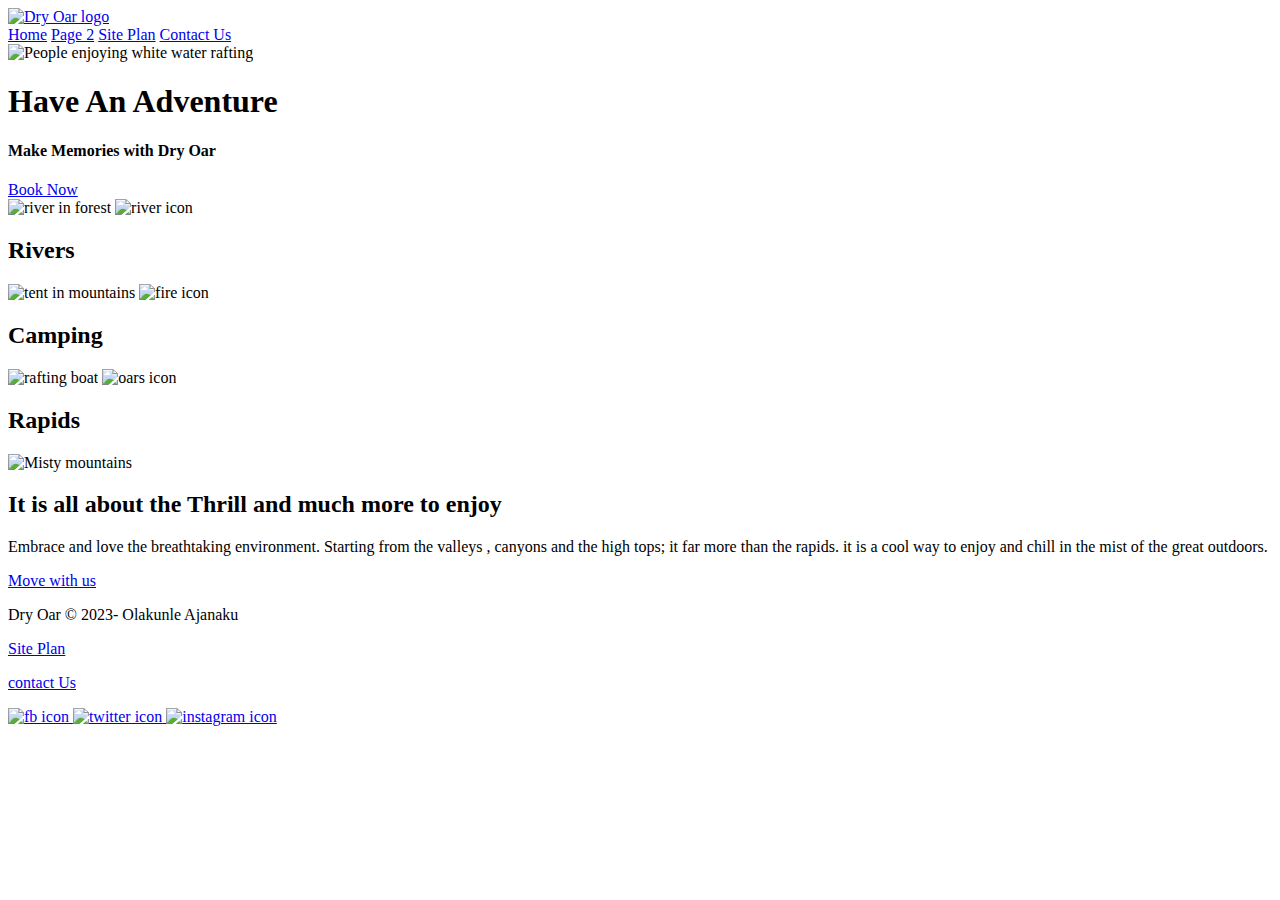
==== wwr/index.html @ 9153a4e3 "Added our home page" ====
<!DOCTYPE html>
<html lang="en">
<head>
    <meta charset="UTF-8">
    <meta http-equiv="X-UA-Compatible" content="IE=edge">
    <meta name="viewport" content="width=device-width, initial-scale=1.0">
    <title>Whitewater Rafting Vacations</title>
</head>
<body>
    <header>
        <a id="logo_link" href="index.html">
            <img class="logo" src="images/logo.png" alt="Dry Oar logo">
        </a>
        <nav>
            <a href="index.html">Home</a>
            <a href="#">Page 2</a>
            <a href="site-plan-rafting.html">Site Plan</a>
            <a href="contactus.html">Contact Us</a>
        </nav>
    </header>
    <div id="hero">
        <div id="hero-box">
            <img id="hero-img" src="images/hero.png" alt="People enjoying white water rafting">
        </div>
        <section id="hero-msg">
            <h1 class="home-title">Have An Adventure</h1>
            <h4>Make Memories with Dry Oar</h4>
            <div class="botton-box">
                <a class="book" href="contactus.html">Book Now</a>
            </div>
        </section>
    </div>
    <main class="home-grid">
        <section class="rivers-card">
            <img class="card-img" src="images/rivers.jpg" alt="river in forest">
            <img class="icon" src="images/river_icon.png" alt="river icon">
            <h2>Rivers</h2>
        </section>
        <section class="Camping-card">
            <img class="card-img" src="images/camping.jpg" alt="tent in mountains">
            <img class="icon" src="images/fire_icon.png" alt="fire icon">
            <h2>Camping</h2>
        </section>
        <section class="rapids-card">
            <img class="card-img" src="images/rapids.jpg" alt="rafting boat">
            <img class="icon" src="images/oars.png" alt="oars icon">
            <h2>Rapids</h2>
        </section>
        <img class="mountains" src="images/mountains.jpg" alt="Misty mountains">
        <section class="msg">
            <h2>It is all about the Thrill and much more to enjoy</h2>
            <p>Embrace and love the breathtaking environment. Starting from the valleys , canyons and the high tops; it far more than the rapids. it is a cool way to enjoy and chill in the mist of the great outdoors.</p>
            <a class="join" href="rivers.html">Move with us</a>
        </section>
    </main>
    <footer>
        <p> Dry Oar &copy; 2023- Olakunle Ajanaku</p>
        <p><a href="site-plan-rafting.html">Site Plan</a></p>
        <p><a href="contactus.html">contact Us</a></p>
        <div class="social">
            <a href="https://facebook.com">
                <img src="images/facebook.png" alt="fb icon">
            </a>
            <a href="http://twitter.com">
                <img src="images/twitter.png" alt="twitter icon">
            </a>
            <a href="https://instagram.com">
                <img src="images/instagram.png" alt="instagram icon">
            </a>
        </div>
    </footer>
</body>
</html>
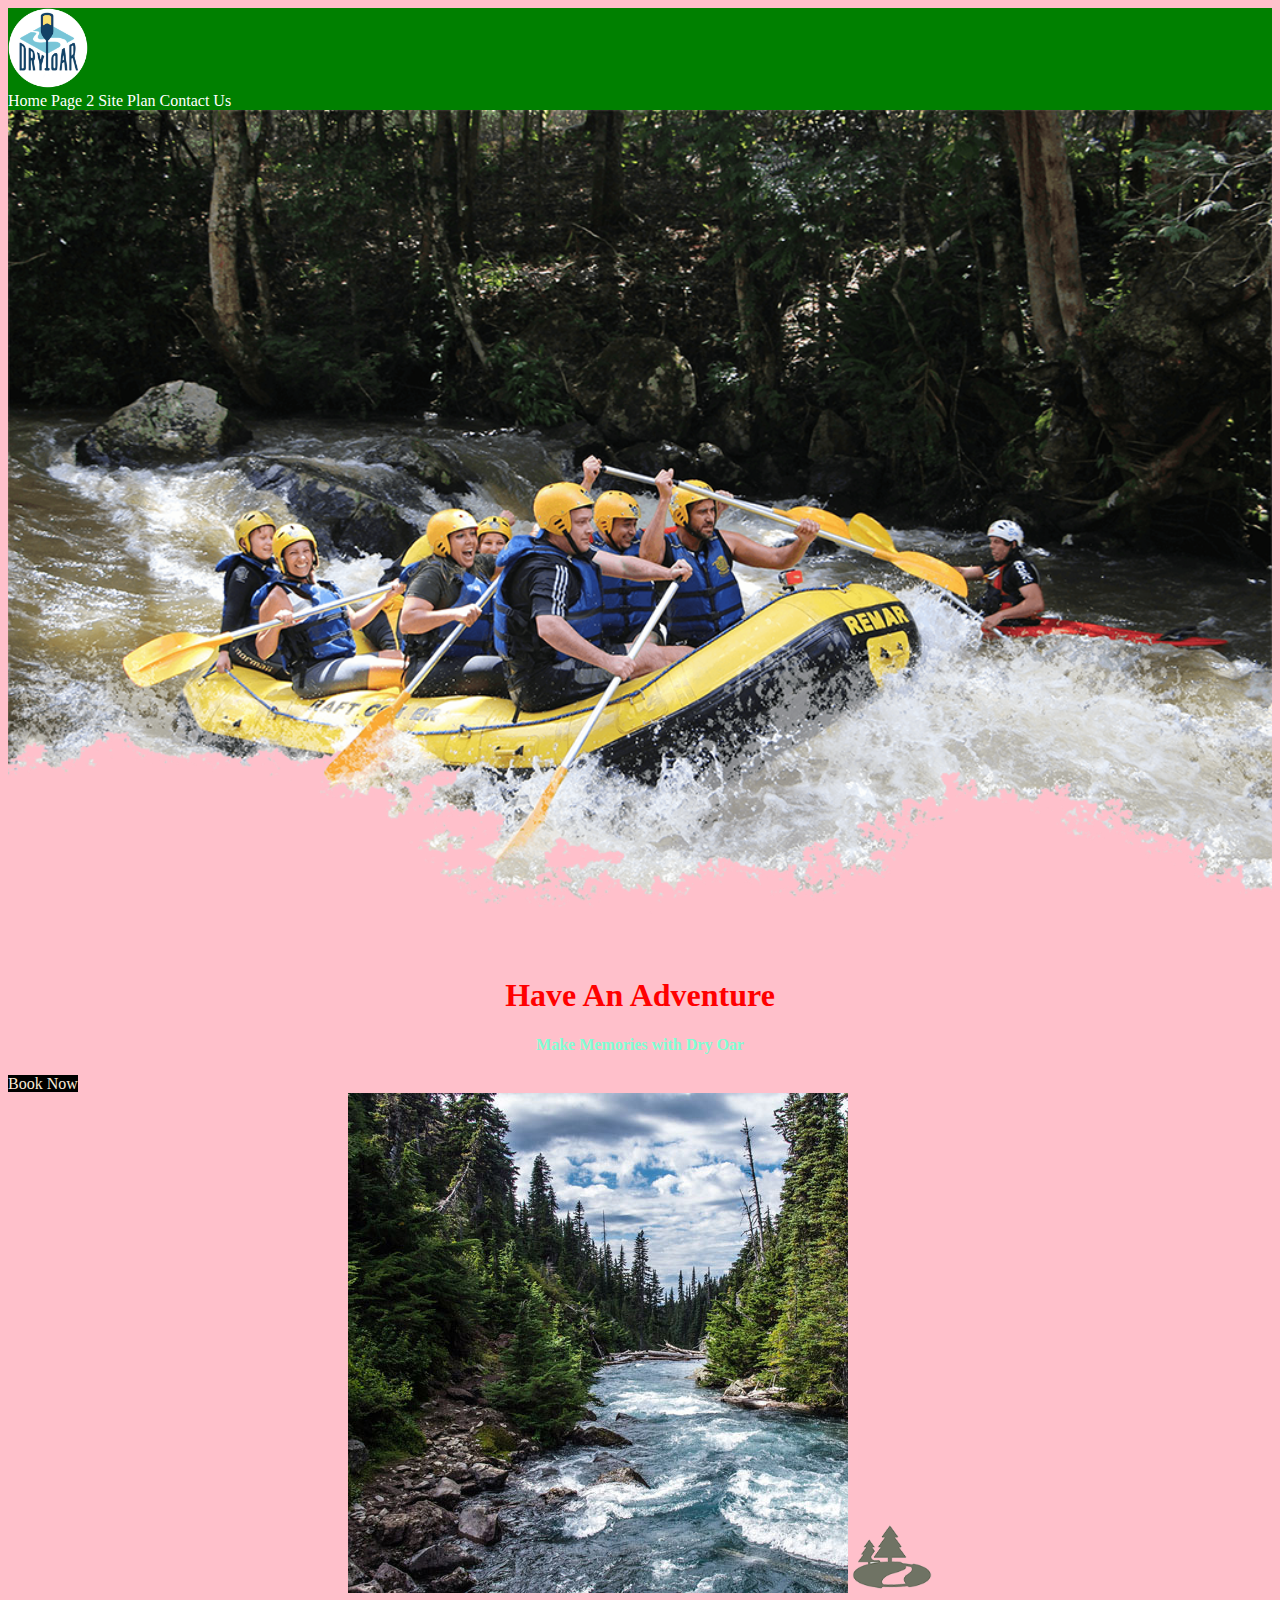
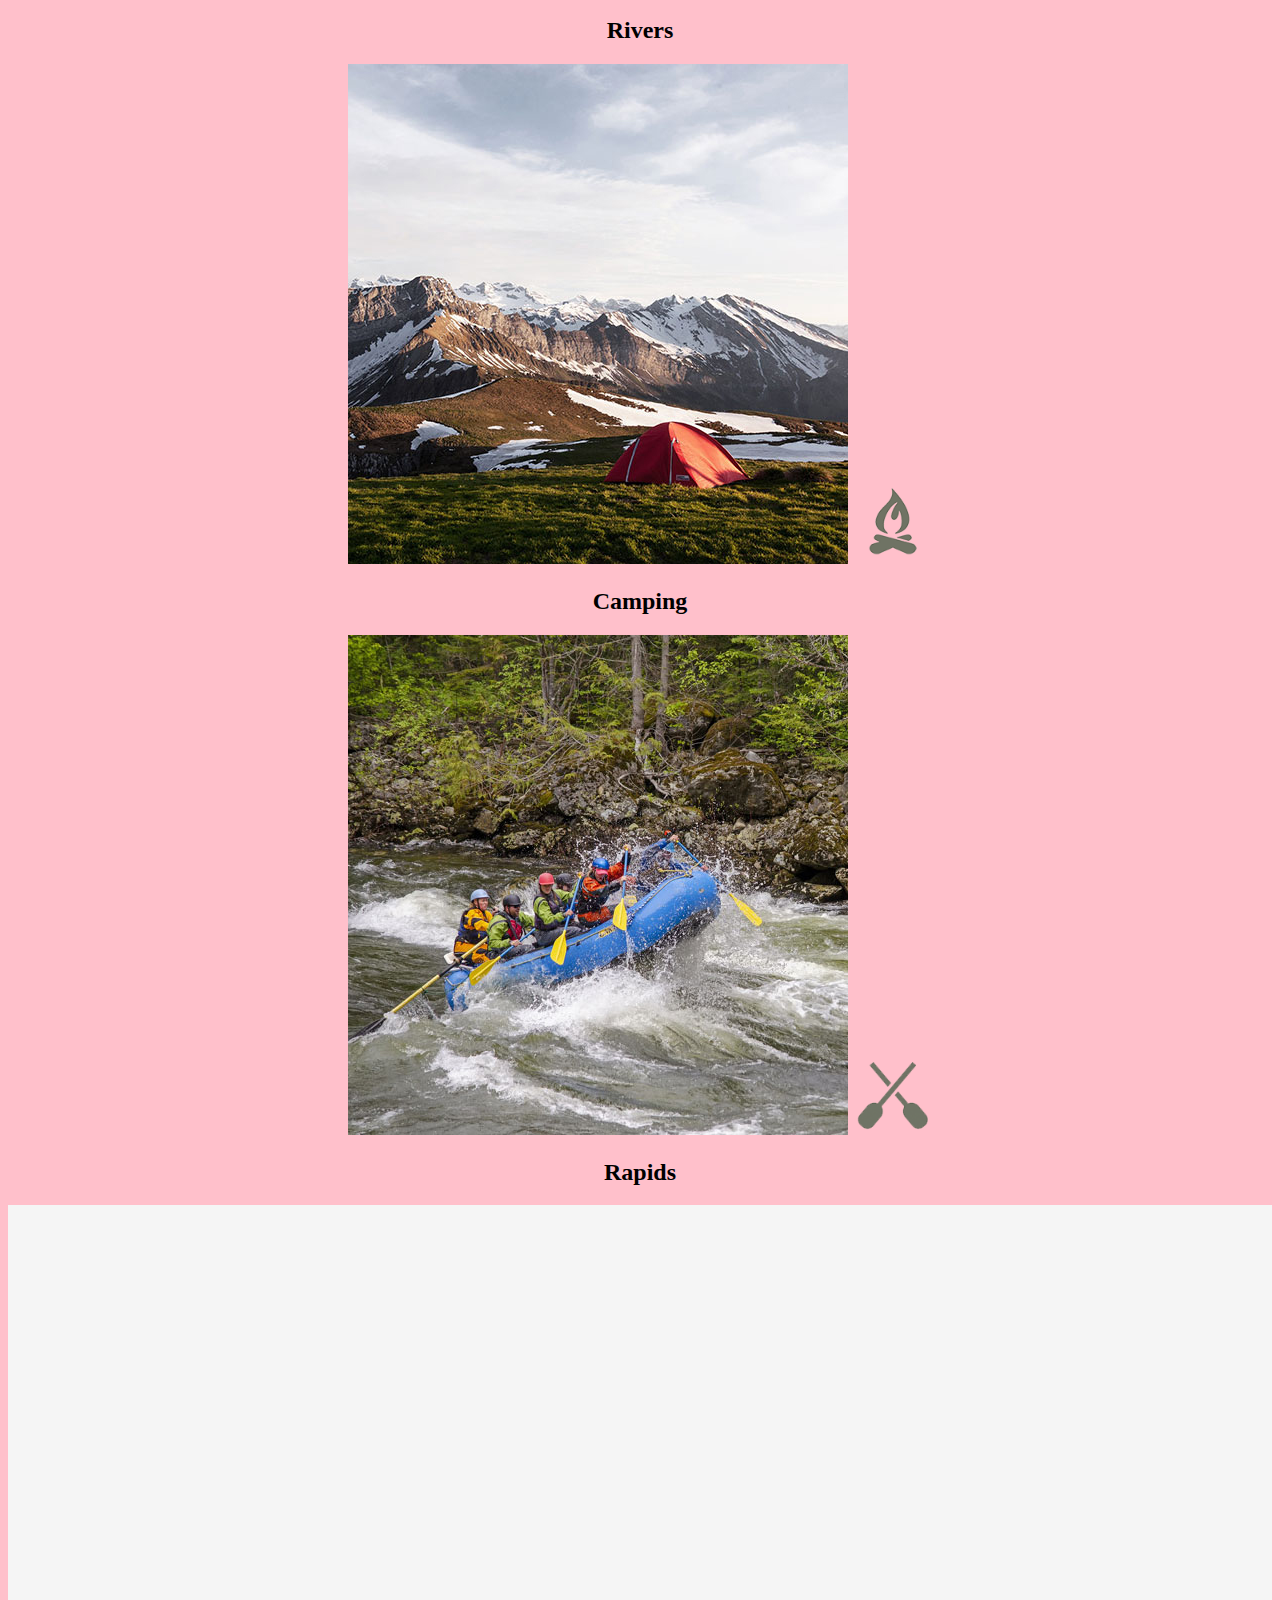
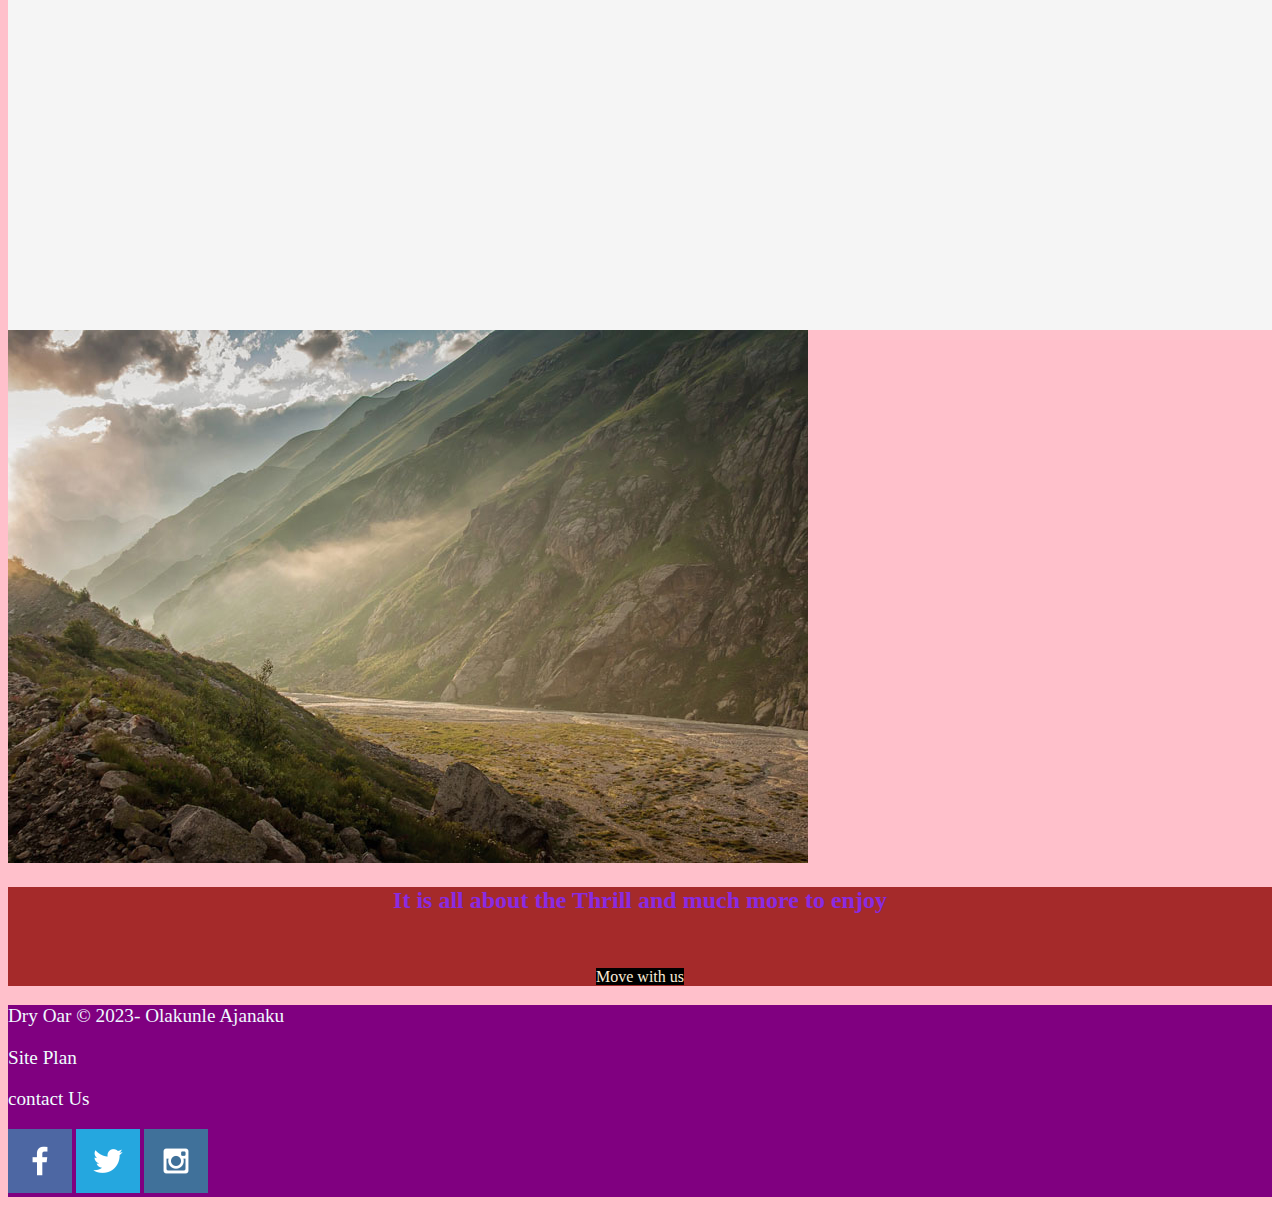
==== commit a480a7e9: "Just add" ====
--- a/wwr/index.html
+++ b/wwr/index.html
@@ -5,8 +5,10 @@
     <meta http-equiv="X-UA-Compatible" content="IE=edge">
     <meta name="viewport" content="width=device-width, initial-scale=1.0">
     <title>Whitewater Rafting Vacations</title>
+    <link rel="stylesheet" href="styles2/style.css">
 </head>
 <body>
+    <div id="content">
     <header>
         <a id="logo_link" href="index.html">
             <img class="logo" src="images/logo.png" alt="Dry Oar logo">
@@ -46,6 +48,7 @@
             <img class="icon" src="images/oars.png" alt="oars icon">
             <h2>Rapids</h2>
         </section>
+        <div id="background"></div> 
         <img class="mountains" src="images/mountains.jpg" alt="Misty mountains">
         <section class="msg">
             <h2>It is all about the Thrill and much more to enjoy</h2>
@@ -58,16 +61,17 @@
         <p><a href="site-plan-rafting.html">Site Plan</a></p>
         <p><a href="contactus.html">contact Us</a></p>
         <div class="social">
-            <a href="https://facebook.com">
+            <a href="https://facebook.com" target="_blank">
                 <img src="images/facebook.png" alt="fb icon">
             </a>
-            <a href="http://twitter.com">
+            <a href="http://twitter.com" target="_blank">
                 <img src="images/twitter.png" alt="twitter icon">
             </a>
-            <a href="https://instagram.com">
+            <a href="https://instagram.com" target="_blank">
                 <img src="images/instagram.png" alt="instagram icon">
             </a>
         </div>
     </footer>
+    </div>
 </body>
 </html>--- a/wwr/styles2/style.css
+++ b/wwr/styles2/style.css
@@ -0,0 +1,87 @@
+#content{
+    max-width: 1600px;
+    margin: 0 auto;
+}
+nav ,a{
+    text-align: left;
+    color: white;
+    text-decoration: none;
+}
+#hero-msg h1, #hero-msg h4{
+    text-align: center;
+}
+.button-box{
+    text-align: center;
+}
+main section{
+    text-align: center;
+}
+#background {
+    height: 725px;
+}
+body{
+    background-color: pink;
+}
+header{
+    background-color: green;
+}
+nav a:hover{
+    background-color: rgba(21, 46, 3, 0.7);
+    color: pink;
+}
+.book, .join{
+    background-color: black;
+    color: antiquewhite;
+    text-decoration: none;
+    
+}
+.book:hover, .join:hover{
+    background-color: black;
+    color: whitesmoke;
+}
+#background{
+    background-color: whitesmoke;
+}
+.msg{
+    background-color: brown;
+}
+footer{
+    background-color: purple;
+}
+.home-title{
+    color:red;
+}
+h4{
+    color: aquamarine;
+}
+.msg h2{
+    color: blueviolet;
+}
+.msg p{
+    color: brown;
+}
+footer{
+    color: aliceblue;
+}
+footer a{
+    color: azure;
+    text-decoration: none;
+}
+footer a:hover{
+    color: aquamarine;
+}
+.logo{
+    width: 80px;
+}
+.icon{
+    width: 80px;
+}
+#hero-img{
+    width: 100%;
+}
+footer p{
+    font-size: 1.2em;
+}
+footer p a:hover{
+    text-decoration: underline;
+}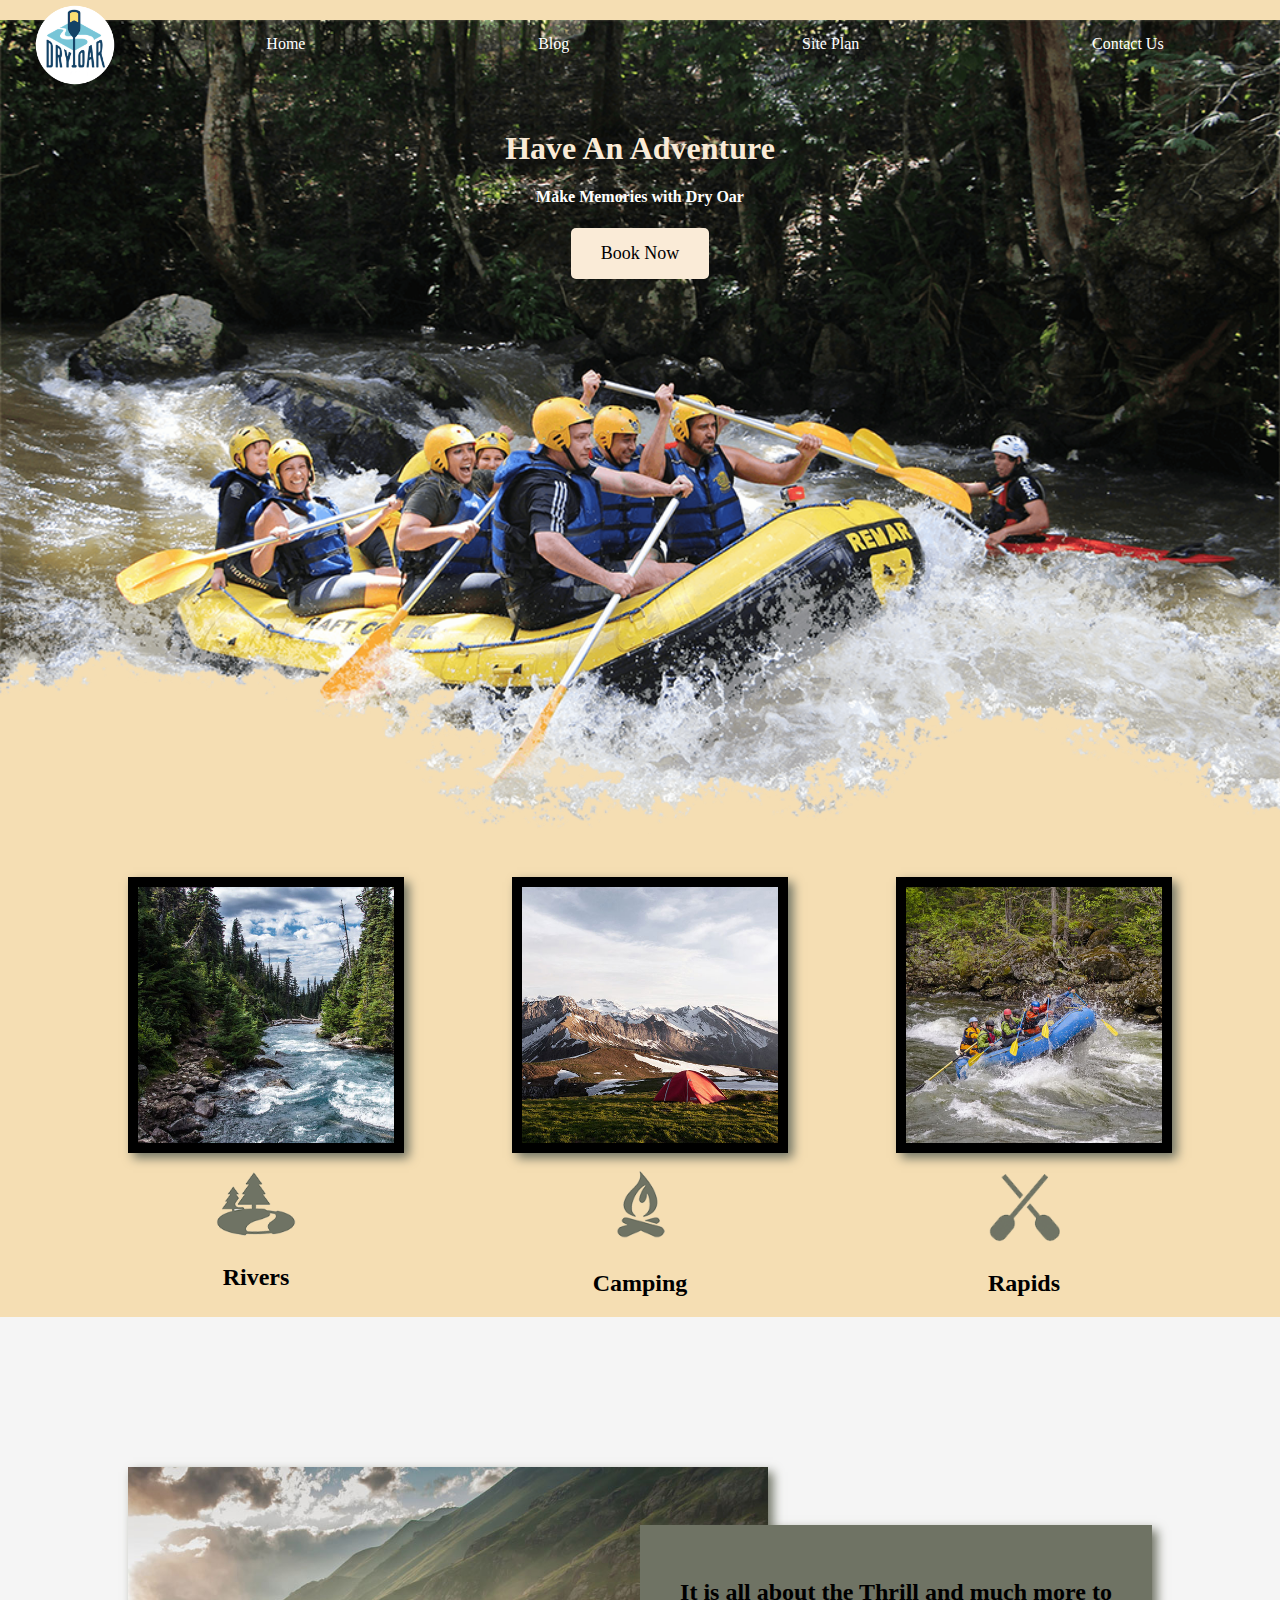
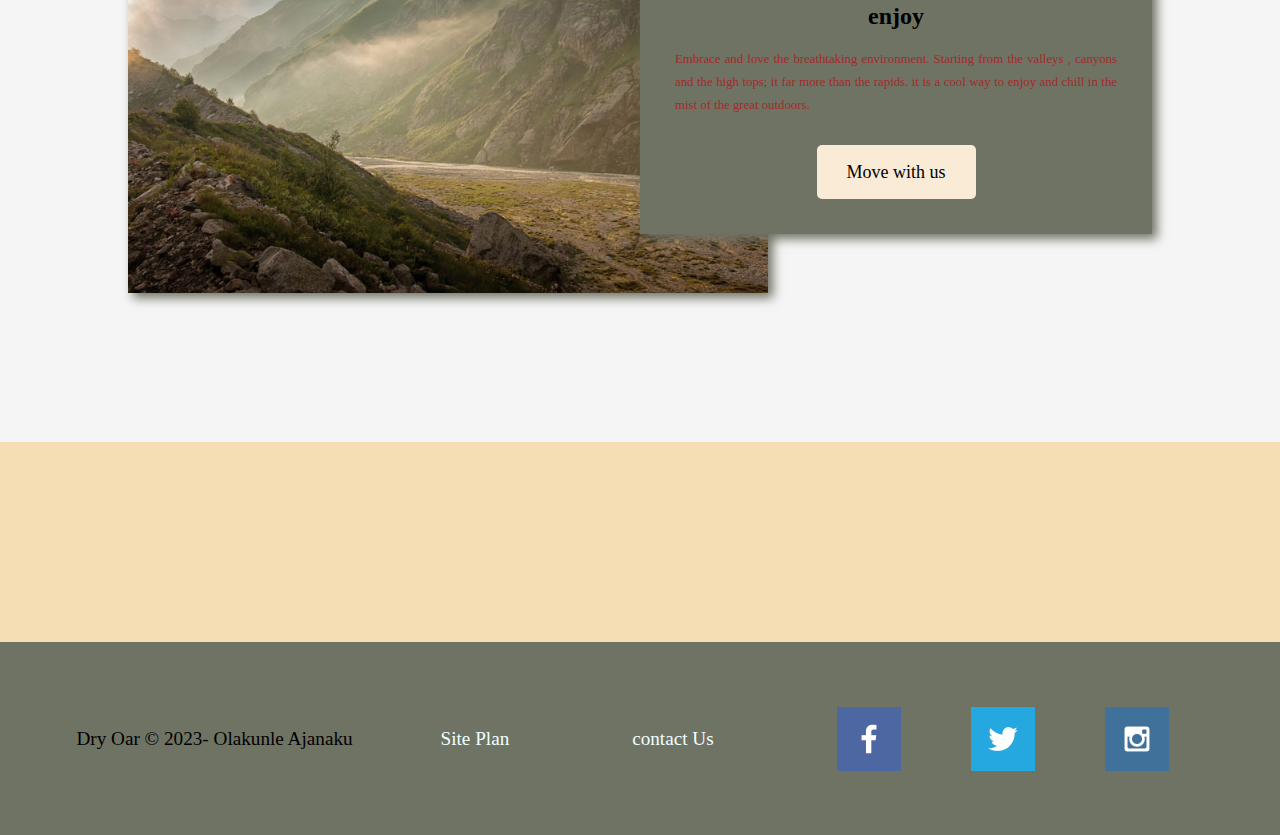
==== commit f7ae11c4: "blog" ====
--- a/wwr/index.html
+++ b/wwr/index.html
@@ -15,7 +15,7 @@
         </a>
         <nav>
             <a href="index.html">Home</a>
-            <a href="#">Page 2</a>
+            <a href="blog-page.html">Blog</a>
             <a href="site-plan-rafting.html">Site Plan</a>
             <a href="contactus.html">Contact Us</a>
         </nav>
--- a/wwr/styles2/style.css
+++ b/wwr/styles2/style.css
@@ -2,86 +2,269 @@
     max-width: 1600px;
     margin: 0 auto;
 }
-nav ,a{
+header{
+    display: grid;
+    grid-template-columns: 150px auto;
+    
+}
+#logo_link {
+    padding-top: 5px;
+    justify-self: center;
+    align-self: center;
+}
+.logo{
+    width: 80px;
+}
+nav{
+    display: flex;
+    justify-content: space-around;
+    
+    
+}
+a{
     text-align: left;
     color: white;
     text-decoration: none;
-}
-#hero-msg h1, #hero-msg h4{
-    text-align: center;
-}
-.button-box{
-    text-align: center;
-}
-main section{
-    text-align: center;
-}
-#background {
-    height: 725px;
-}
-body{
-    background-color: pink;
-}
-header{
-    background-color: green;
+    padding: 35px;
+    display: flex;
+    justify-content: space-around;
 }
 nav a:hover{
     background-color: rgba(21, 46, 3, 0.7);
     color: pink;
 }
-.book, .join{
-    background-color: black;
-    color: antiquewhite;
-    text-decoration: none;
-    
-}
+.card-img:hover {
+    opacity: .6;
+    transform: scale(1.1);
+}
+     
 .book:hover, .join:hover{
     background-color: black;
     color: whitesmoke;
 }
+#hero {
+    display: grid;
+    grid-template-columns: 1fr 3fr 1fr;
+    margin-top: -100px;
+}
+#hero-box {
+    grid-column: 1/4;
+    grid-row: 1/3;
+    z-index: -1;
+}
+#hero-img{
+    width: 100%;
+}
+#hero-msg {
+    grid-column: 2/3;
+    grid-row: 1/2;
+    margin-top: 100px;
+}
+
+.home-title{
+    color:antiquewhite;
+    font-family: 'Times New Roman', Times, serif;
+    font-size:  2em;
+    margin-top: 10px;
+    text-align: center;
+}
+
+#hero-msg h4 {
+    color: white;
+    text-align: center;
+    
+}
+.button-box{
+    text-align: center;
+}
+.book,.join{
+    background-color: antiquewhite;
+    color: black;
+    text-decoration: none;
+    font-size: 18px;
+    margin-top: 50px;
+    border-radius: 5px;
+    padding: 15px 30px;
+    width: fit-content;
+    display: block;
+    margin: 0 auto;
+    
+    
+}
+.home-grid{
+    display: grid;
+    grid-template-columns: 1fr 1fr 1fr 1fr 1fr 1fr  1fr 1fr 1fr 1fr ;
+}
+.rivers-card{
+    grid-column: 2/4;
+    grid-row: 2/3;
+}
+
+.card-img{
+    border:10px solid black ;
+    transition: transform .5s;
+    box-shadow: 5px 5px 10px #6f7364;
+    width: 100%;
+ }
+.icon{
+    width: 80px;
+    padding-top: 10px;
+}
+.Camping-card{
+    grid-column: 5/7;
+    grid-row: 2/3;
+
+}
+.rapids-card{
+    grid-column: 8/10;
+    grid-row: 2/3;
+}
 #background{
+    grid-column: 1/11;
+    grid-row: 4/9;
     background-color: whitesmoke;
-}
-.msg{
-    background-color: brown;
-}
-footer{
-    background-color: purple;
-}
-.home-title{
-    color:red;
-}
-h4{
-    color: aquamarine;
+    height: 725px;
+}
+.mountains {
+    width: 100%;
+    grid-column: 2/7;
+    grid-row: 5/8;
+    box-shadow: 5px 5px 10px #6f7364;
+}
+.msg {
+    background-color: #6f7364;
+    padding: 35px;
+    grid-column: 6/10;
+    grid-row: 6/7;
+    box-shadow: 5px 5px 10px #6f7364;
+    line-height: 1.5em;
 }
 .msg h2{
-    color: blueviolet;
+    color: black;
 }
 .msg p{
     color: brown;
-}
-footer{
-    color: aliceblue;
+    font-size: .8em;
+    padding-bottom: 15px;
+}
+
+
+
+
+
+main section{
+    text-align: center;
+    box-sizing: content-box;
+}
+
+body{
+    background-color: wheat;
+    margin: 0;
+    padding: 0;
+}
+
+
+
+
+footer {
+    background-color: #6f7364;
+    padding: 25px 50px;
+    margin-top: 200px; 
+    display: flex;
+    justify-content: space-around;
+    align-items: center;
+    flex-direction: row;
 }
 footer a{
     color: azure;
     text-decoration: none;
+    
+    
+    
 }
 footer a:hover{
     color: aquamarine;
 }
-.logo{
-    width: 80px;
-}
-.icon{
-    width: 80px;
-}
-#hero-img{
-    width: 100%;
-}
+
+
+
 footer p{
     font-size: 1.2em;
 }
 footer p a:hover{
     text-decoration: underline;
+}
+
+.social {
+    display: flex;
+    justify-content: center;
+    
+  }
+  
+  
+
+
+
+
+
+
+@media screen and (max-width: 900px) {
+    #hero, .home-grid {
+        display: block;
+        height: auto;
+    }
+    nav, footer {
+        flex-direction: column;
+    }
+    nav a {
+        display: block;
+        padding: 15px;
+    }
+    #hero {
+        margin-top: 0;
+    }
+    #hero-msg {
+        margin-top: 0;
+    }
+    #hero-msg h4 {
+        display: none;
+    }
+    .home-title {
+        font-size: 25px;
+        color: #6f7364;
+    }
+    .rivers-card, .camping-card, .rapids-card { 
+        margin: 50px auto;
+        width: 60%;
+    }
+    #background {
+        display: none;
+    }
+    .mountains, .msg {
+        width: 80%;
+        display: block;
+        margin: 0 auto;
+    }
+    footer {
+        margin-top: 25px;
+    }
+}
+
+
+/** This is the Css for the Blog page**/
+#contentblog {
+    max-width: 1600px;
+    margin: 0 auto;
+}
+#blog-img{
+    width: 100%;
+}
+.Ntext{
+    text-align: center;
+}
+
+p{
+    text-align: justify;
+    line-height: 1.8;
+    font-size: 15px;
 }